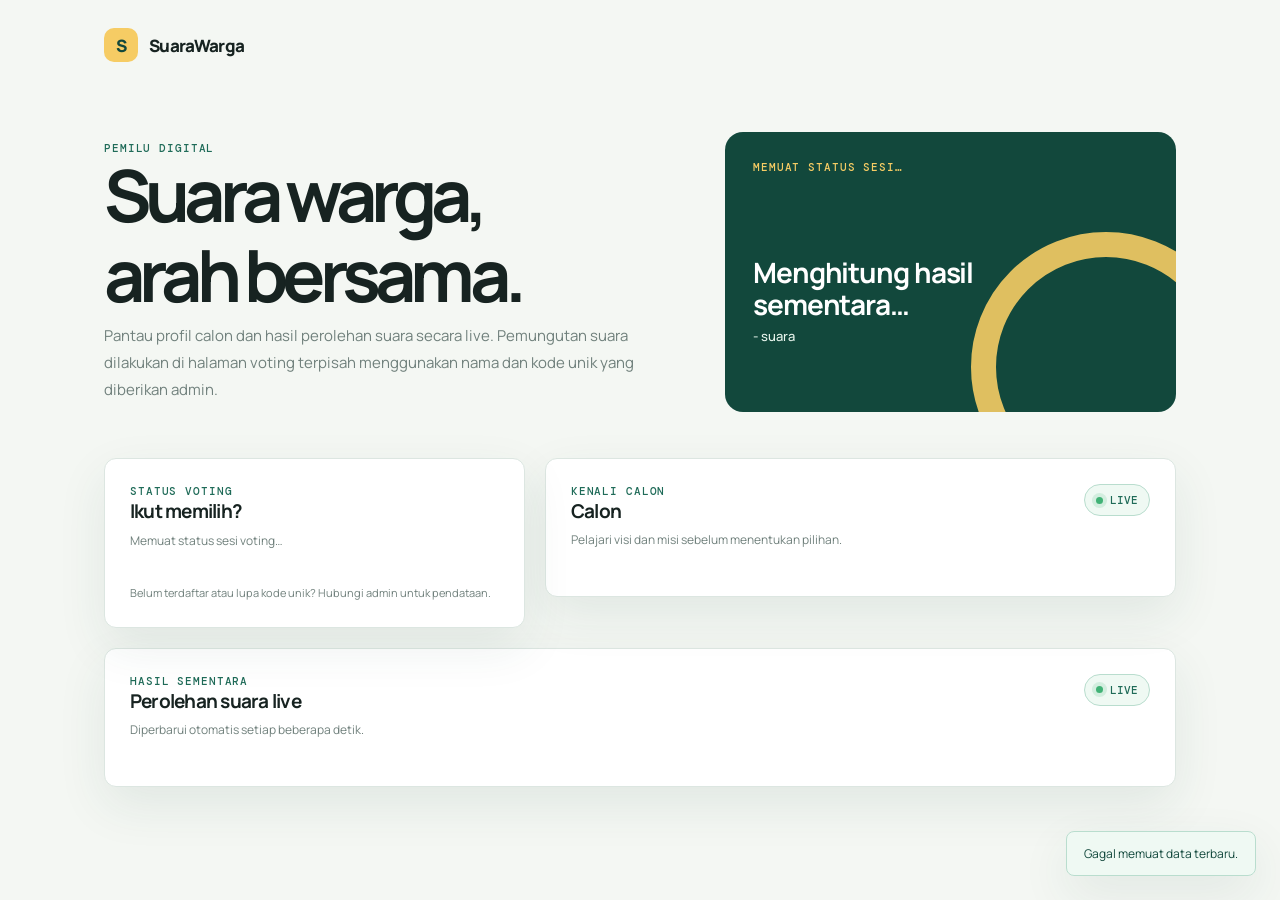
==== index.html @ f58459d3 "Initial project commit" ====
<!DOCTYPE html>
<html lang="id">
<head>
  <meta charset="UTF-8">
  <meta name="viewport" content="width=device-width, initial-scale=1.0">
  <title>SuaraWarga | Pemilu Digital</title>
  <link rel="stylesheet" href="index.css">
</head>
<body>
  <main class="citizen-shell">
    <nav class="simple-nav"><div class="brand"><div class="brand-mark">S</div><span>SuaraWarga</span></div></nav>
    <section class="hero"><div><div class="mono">Pemilu Digital</div><h1>Suara warga,<br>arah bersama.</h1><p class="subhead">Pantau profil calon dan hasil perolehan suara secara live. Pemungutan suara dilakukan di halaman voting terpisah menggunakan nama dan kode unik yang diberikan admin.</p></div><div class="hero-art"><div class="mono" id="sesiBadge" style="color:var(--yellow)">Memuat status sesi…</div><h2 id="heroTotal">Menghitung hasil sementara…</h2><p id="heroLeader" class="hero-leader">- suara</p></div></section>
    <section class="content-grid">
      <div class="panel registration-card" id="statusPanel">
        <div class="card-title"><div class="mono">Status voting</div><h2>Ikut memilih?</h2><p id="sesiText">Memuat status sesi voting…</p></div>
        <div class="form-actions" style="justify-content:flex-start">
          <a class="btn hidden" id="voteCta" href="voting.html">Ke halaman voting →</a>
        </div>
        <p class="helper">Belum terdaftar atau lupa kode unik? Hubungi admin untuk pendataan.</p>
      </div>
      <div class="panel"><div class="panel-heading"><div><div class="mono">Kenali calon</div><h2>Calon</h2><p>Pelajari visi dan misi sebelum menentukan pilihan.</p></div><span class="live-badge"><i class="live-dot"></i> Live</span></div><div class="candidate-grid" id="candidateList"></div></div>
    </section>
    <section class="panel" style="margin-top:20px">
      <div class="panel-heading"><div><div class="mono">Hasil sementara</div><h2>Perolehan suara live</h2><p>Diperbarui otomatis setiap beberapa detik.</p></div><span class="live-badge"><i class="live-dot"></i> Live</span></div>
      <div class="candidate-list" id="resultList"></div>
    </section>
    <div class="toast" id="toast" role="status"></div>
  </main>
  <script>
    const API_URL = 'https://script.google.com/macros/s/AKfycbxts7nzr4eZdcXMXD_vbL05oRWOTrKho70G7GNxYwW4OASXPcl6G3mPeaVa6WRQ2IvNrQ/exec';
    const $ = id => document.getElementById(id);
    const initials = name => (name || '').split(' ').map(w => w[0]).slice(0, 2).join('').toUpperCase();
    function toast(message) { $('toast').textContent = message; $('toast').classList.add('show'); setTimeout(() => $('toast').classList.remove('show'), 2800); }
    function photo(c) { return c.foto ? `<img class="candidate-photo" src="${c.foto}" alt="Foto ${c.nama}">` : `<div class="candidate-photo placeholder">${initials(c.nama)}</div>`; }

    async function fetchCalon() { const res = await fetch(`${API_URL}?action=getCalon`); return res.json(); }
    async function fetchStatusSesi() { const res = await fetch(`${API_URL}?action=getStatusSesi`); return res.json(); }

    function renderCandidateInfo(list) {
      $('candidateList').innerHTML = list.map((c, i) => `<article class="candidate-card"><div class="candidate-number">${c.noUrut ?? i + 1}</div><div>${photo(c)}</div><div class="candidate-info"><h3>${c.nama}</h3><p class="candidate-message"><strong>Visi</strong>${c.visi}</p><p class="candidate-message"><strong>Misi</strong>${(c.misi || '-').toString().replace(/\n/g, '<br>')}</p></div></article>`).join('');
    }

    function renderResults(list) {
      const sorted = [...list].sort((a, b) => b.suara - a.suara);
      $('resultList').innerHTML = sorted.length ? sorted.map(c => `<div class="candidate"><div class="avatar">${initials(c.nama)}</div><div><h3>${c.nama}</h3><div class="bar"><span style="width:${c.persen}%"></span></div></div><div class="vote-count"><strong>${c.persen}%</strong><span>${c.suara} suara</span></div></div>`).join('') : '<p class="helper">Belum ada suara masuk.</p>';
      const total = list.reduce((sum, c) => sum + (c.suara || 0), 0);
      $('heroTotal').textContent = `Total suara masuk ada ${total}`;
      const maxSuara = sorted.length ? sorted[0].suara : 0;
      const leaders = sorted.filter(c => c.suara === maxSuara);
      let leaderText;
      if (!total) {
        leaderText = 'Belum ada suara masuk';
      } else if (leaders.length > 2) {
        leaderText = `${leaders.length} calon seri sementara dengan ${maxSuara} suara`;
      } else if (leaders.length === 2) {
        leaderText = `${leaders[0].nama} & ${leaders[1].nama} seri sementara dengan ${maxSuara} suara`;
      } else {
        leaderText = `${sorted[0].nama} unggul sementara dengan perolehan ${sorted[0].suara} suara`;
      }
      $('heroLeader').textContent = leaderText;
    }

    function renderSesi(status) {
      const buka = status.status === 'buka';
      $('sesiBadge').innerHTML = buka ? '<i class="live-dot"></i> Sesi voting dibuka' : 'Sesi voting ditutup';
      $('sesiText').textContent = buka ? 'Voting sedang berlangsung. Gunakan nama dan kode unik dari admin untuk memilih.' : 'Voting belum dibuka atau sudah selesai. Pantau halaman ini untuk info lebih lanjut.';
      $('voteCta').classList.toggle('hidden', !buka);
    }

    async function refreshAll() {
      try {
        const [calonRes, sesiRes] = await Promise.all([fetchCalon(), fetchStatusSesi()]);
        const list = Array.isArray(calonRes) ? calonRes : (calonRes.calon || []);
        renderCandidateInfo(list);
        renderResults(list);
        renderSesi(sesiRes || { status: 'tutup' });
      } catch (err) {
        toast('Gagal memuat data terbaru.');
      }
    }

    refreshAll();
    setInterval(refreshAll, 15000);
  </script>
</body>
</html>
---- index.css ----
@import url('https://fonts.googleapis.com/css2?family=DM+Mono:wght@400;500&family=Manrope:wght@400;500;600;700;800&display=swap');

:root {
	--ink: #172321;
	--muted: #70807c;
	--line: #dce6e1;
	--paper: #f4f7f3;
	--white: #ffffff;
	--green: #1f6b58;
	--green-dark: #12483c;
	--mint: #d9eee4;
	--yellow: #f6cc64;
	--coral: #ee876d;
	--shadow: 0 18px 50px rgba(31, 74, 61, .09);
}

* { box-sizing: border-box; }
body { margin: 0; color: var(--ink); background: var(--paper); font-family: 'Manrope', sans-serif; }
button, input, select { font: inherit; }
button { cursor: pointer; }
h1, h2, h3, p { margin-top: 0; }
h1 { margin-bottom: 8px; font-size: clamp(26px, 3vw, 38px); letter-spacing: -.06em; line-height: 1.1; }
h2 { margin-bottom: 7px; font-size: 19px; letter-spacing: -.04em; }
h3 { margin-bottom: 5px; font-size: 15px; }
.subhead { max-width: 550px; margin-bottom: 0; color: var(--muted); font-size: 14px; }
.mono { color: var(--green); font: 500 11px 'DM Mono', monospace; letter-spacing: .08em; text-transform: uppercase; }
.live-badge { display: inline-flex; gap: 7px; align-items: center; padding: 8px 11px; border: 1px solid #b9ddce; border-radius: 99px; color: var(--green); background: #eff9f3; font: 500 11px 'DM Mono', monospace; text-transform: uppercase; }
.live-dot { width: 7px; height: 7px; background: #41b276; border-radius: 50%; box-shadow: 0 0 0 4px rgba(65,178,118,.16); }
.panel { border: 1px solid var(--line); border-radius: 12px; background: var(--white); box-shadow: var(--shadow); padding: 25px; }
.panel-heading { display: flex; align-items: flex-start; justify-content: space-between; gap: 14px; margin-bottom: 23px; }
.panel-heading p { margin-bottom: 0; color: var(--muted); font-size: 12px; }
.candidate-list { display: grid; gap: 14px; }
.candidate { display: grid; grid-template-columns: 48px 1fr auto; gap: 14px; align-items: center; padding: 15px; border: 1px solid var(--line); border-radius: 10px; }
.avatar { width: 48px; height: 48px; display: grid; place-items: center; border-radius: 12px; color: var(--green-dark); background: var(--mint); font-weight: 800; }
.candidate:nth-child(2) .avatar { background: #ffe7c4; }
.candidate:nth-child(3) .avatar { background: #ffdcd4; }
.candidate p { margin: 0; color: var(--muted); font-size: 12px; }
.vote-count { text-align: right; }
.vote-count strong { display: block; font-size: 20px; letter-spacing: -.04em; }
.vote-count span { color: var(--muted); font-size: 10px; }
.bar { height: 6px; margin-top: 11px; overflow: hidden; border-radius: 8px; background: #e8efeb; }
.bar span { display: block; height: 100%; border-radius: inherit; background: var(--green); transition: width .4s ease; }
.btn { border: 0; border-radius: 8px; padding: 11px 15px; color: #fff; background: var(--green); font-size: 12px; font-weight: 700; transition: .2s ease; text-decoration: none; display: inline-block; }
.btn:hover { background: var(--green-dark); transform: translateY(-1px); }
.form-actions { display: flex; justify-content: flex-end; gap: 8px; margin-top: 18px; }
.toast { position: fixed; right: 24px; bottom: 24px; z-index: 4; padding: 13px 17px; border: 1px solid #b9ddce; border-radius: 8px; color: var(--green-dark); background: #eff9f3; box-shadow: var(--shadow); font-size: 12px; transform: translateY(100px); transition: .25s ease; }
.toast.show { transform: none; }
.hidden { display: none !important; }

.citizen-shell { max-width: 1120px; margin: 0 auto; padding: 28px 24px 70px; }
.simple-nav { display: flex; align-items: center; justify-content: space-between; margin-bottom: 70px; }
.simple-nav .brand { display: flex; gap: 11px; align-items: center; color: var(--ink); padding: 0; font-size: 17px; font-weight: 800; letter-spacing: -.04em; }
.brand-mark { width: 34px; height: 34px; display: grid; place-items: center; color: var(--green-dark); background: var(--yellow); border-radius: 10px; font-weight: 800; }
.admin-link { color: var(--green); font-size: 12px; font-weight: 700; text-decoration: none; }
.hero { display: grid; grid-template-columns: 1.1fr .9fr; gap: 70px; align-items: center; margin-bottom: 46px; }
.hero h1 { font-size: clamp(36px, 6vw, 72px); letter-spacing: -.08em; }
.hero .subhead { font-size: 15px; line-height: 1.8; }
.hero-art { min-height: 280px; padding: 28px; border-radius: 18px; color: #ecf8f0; background: var(--green-dark); position: relative; overflow: hidden; }
.hero-art:after { content: ''; position: absolute; width: 220px; height: 220px; right: -65px; bottom: -90px; border: 25px solid var(--yellow); border-radius: 50%; opacity: .9; }
.hero-art h2 { max-width: 230px; margin-top: 82px; color: #fff; font-size: 28px; line-height: 1.15; }
.hero-art p { color: #a9cfc0; font-size: 12px; }
.hero-art .hero-leader { max-width: 210px; color: #e9f6ee; font-size: 13px; font-weight: 500; line-height: 1.5; position: relative; z-index: 1; }
.content-grid { display: grid; grid-template-columns: .8fr 1.2fr; gap: 20px; align-items: start; }
.registration-card { position: sticky; top: 20px; }
.card-title { margin-bottom: 20px; }
.card-title p { color: var(--muted); font-size: 12px; line-height: 1.6; }
.candidate-grid { display: grid; grid-template-columns: repeat(2, minmax(0, 1fr)); gap: 16px; }
.candidate-card { overflow: hidden; border: 1px solid #b9c9c2; border-radius: 4px; background: #fff; box-shadow: 0 10px 25px rgba(31, 74, 61, .07); }
.candidate-number { display: grid; min-height: 58px; place-items: center; border-bottom: 1px solid #b9c9c2; color: var(--ink); background: #fff; font-size: 30px; font-weight: 800; line-height: 1; }
.candidate-photo { display: block; width: 100%; height: 230px; object-fit: cover; background: var(--mint); }
.candidate-photo.placeholder { display: grid; place-items: center; color: var(--green-dark); font-size: 34px; font-weight: 800; }
.candidate-info { padding: 15px; }
.candidate-info h3 { margin-bottom: 13px; color: var(--ink); font-size: 17px; text-align: center; }
.candidate-info p { margin: 0; color: var(--muted); font-size: 11px; line-height: 1.55; }
.candidate-info strong { color: var(--green-dark); }
.candidate-message { margin-top: 12px !important; padding: 11px 12px; border-radius: 8px; color: var(--green-dark) !important; background: #eef8f2; }
.candidate-message strong { display: block; margin-bottom: 3px; color: var(--green); font: 500 10px 'DM Mono', monospace; letter-spacing: .08em; text-transform: uppercase; }
.helper { margin: 14px 0 0; color: var(--muted); font-size: 11px; line-height: 1.6; }

@media (max-width: 900px) { .candidate-grid { grid-template-columns: 1fr; } .candidate-photo { height: 260px; } }
@media (max-width: 760px) { .simple-nav { margin-bottom: 42px; } .hero { grid-template-columns: 1fr; gap: 25px; } .hero-art { min-height: 190px; } .hero-art h2 { margin-top: 28px; } .content-grid { grid-template-columns: 1fr; } .registration-card { position: static; } }
@media (max-width: 580px) { .panel { padding: 18px; } }
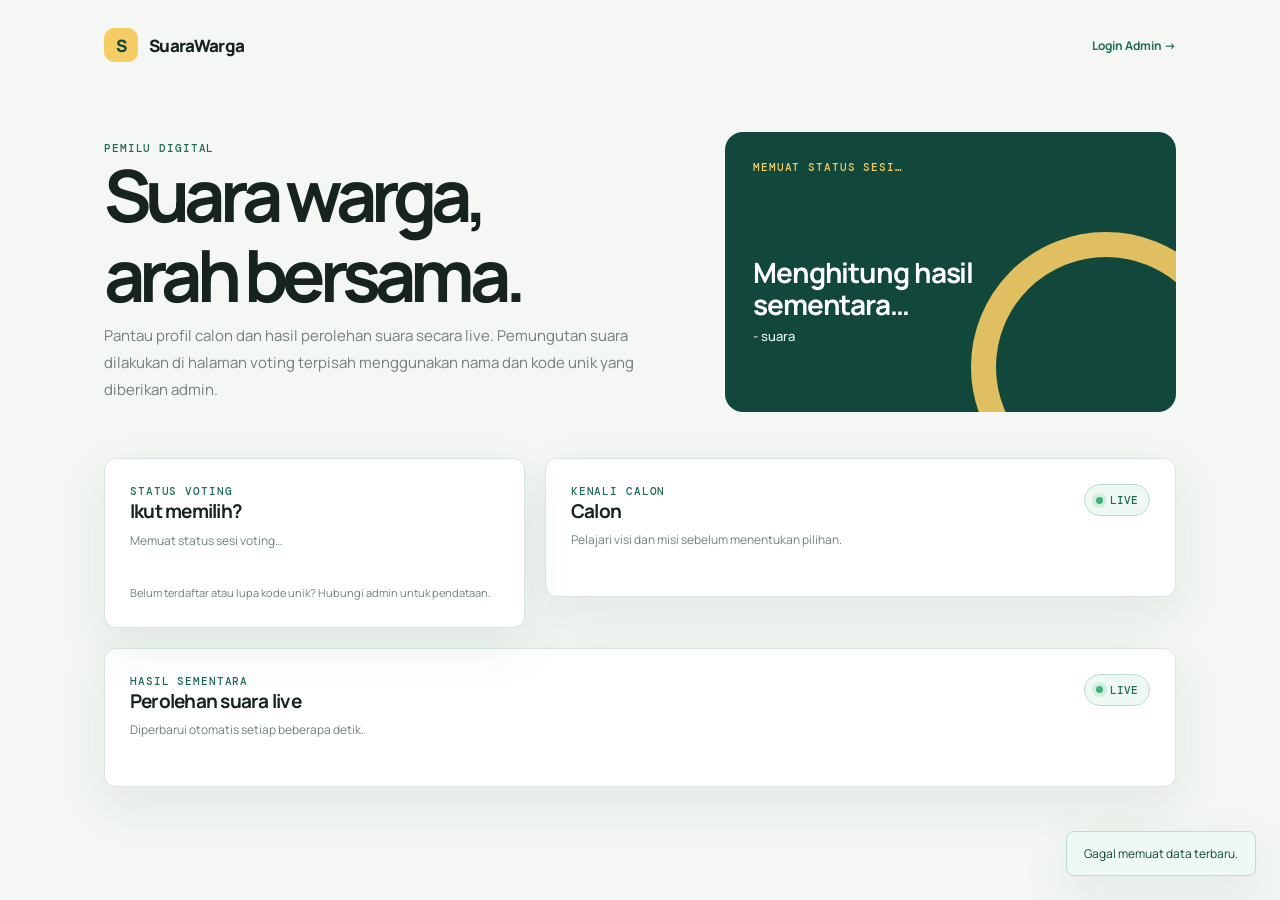
==== commit 5da64fc3: "Add admin login link" ====
--- a/index.html
+++ b/index.html
@@ -1,27 +1,64 @@
 <!DOCTYPE html>
 <html lang="id">
+
 <head>
   <meta charset="UTF-8">
   <meta name="viewport" content="width=device-width, initial-scale=1.0">
   <title>SuaraWarga | Pemilu Digital</title>
   <link rel="stylesheet" href="index.css">
 </head>
+
 <body>
   <main class="citizen-shell">
-    <nav class="simple-nav"><div class="brand"><div class="brand-mark">S</div><span>SuaraWarga</span></div></nav>
-    <section class="hero"><div><div class="mono">Pemilu Digital</div><h1>Suara warga,<br>arah bersama.</h1><p class="subhead">Pantau profil calon dan hasil perolehan suara secara live. Pemungutan suara dilakukan di halaman voting terpisah menggunakan nama dan kode unik yang diberikan admin.</p></div><div class="hero-art"><div class="mono" id="sesiBadge" style="color:var(--yellow)">Memuat status sesi…</div><h2 id="heroTotal">Menghitung hasil sementara…</h2><p id="heroLeader" class="hero-leader">- suara</p></div></section>
+    <nav class="simple-nav">
+      <div class="brand">
+        <div class="brand-mark">S</div><span>SuaraWarga</span>
+      </div><a class="admin-link" href="admin.html">Login Admin →</a>
+    </nav>
+    <section class="hero">
+      <div>
+        <div class="mono">Pemilu Digital</div>
+        <h1>Suara warga,<br>arah bersama.</h1>
+        <p class="subhead">Pantau profil calon dan hasil perolehan suara secara live. Pemungutan suara dilakukan di
+          halaman voting terpisah menggunakan nama dan kode unik yang diberikan admin.</p>
+      </div>
+      <div class="hero-art">
+        <div class="mono" id="sesiBadge" style="color:var(--yellow)">Memuat status sesi…</div>
+        <h2 id="heroTotal">Menghitung hasil sementara…</h2>
+        <p id="heroLeader" class="hero-leader">- suara</p>
+      </div>
+    </section>
     <section class="content-grid">
       <div class="panel registration-card" id="statusPanel">
-        <div class="card-title"><div class="mono">Status voting</div><h2>Ikut memilih?</h2><p id="sesiText">Memuat status sesi voting…</p></div>
+        <div class="card-title">
+          <div class="mono">Status voting</div>
+          <h2>Ikut memilih?</h2>
+          <p id="sesiText">Memuat status sesi voting…</p>
+        </div>
         <div class="form-actions" style="justify-content:flex-start">
           <a class="btn hidden" id="voteCta" href="voting.html">Ke halaman voting →</a>
         </div>
         <p class="helper">Belum terdaftar atau lupa kode unik? Hubungi admin untuk pendataan.</p>
       </div>
-      <div class="panel"><div class="panel-heading"><div><div class="mono">Kenali calon</div><h2>Calon</h2><p>Pelajari visi dan misi sebelum menentukan pilihan.</p></div><span class="live-badge"><i class="live-dot"></i> Live</span></div><div class="candidate-grid" id="candidateList"></div></div>
+      <div class="panel">
+        <div class="panel-heading">
+          <div>
+            <div class="mono">Kenali calon</div>
+            <h2>Calon</h2>
+            <p>Pelajari visi dan misi sebelum menentukan pilihan.</p>
+          </div><span class="live-badge"><i class="live-dot"></i> Live</span>
+        </div>
+        <div class="candidate-grid" id="candidateList"></div>
+      </div>
     </section>
     <section class="panel" style="margin-top:20px">
-      <div class="panel-heading"><div><div class="mono">Hasil sementara</div><h2>Perolehan suara live</h2><p>Diperbarui otomatis setiap beberapa detik.</p></div><span class="live-badge"><i class="live-dot"></i> Live</span></div>
+      <div class="panel-heading">
+        <div>
+          <div class="mono">Hasil sementara</div>
+          <h2>Perolehan suara live</h2>
+          <p>Diperbarui otomatis setiap beberapa detik.</p>
+        </div><span class="live-badge"><i class="live-dot"></i> Live</span>
+      </div>
       <div class="candidate-list" id="resultList"></div>
     </section>
     <div class="toast" id="toast" role="status"></div>
@@ -83,4 +120,5 @@
     setInterval(refreshAll, 15000);
   </script>
 </body>
+
 </html>
